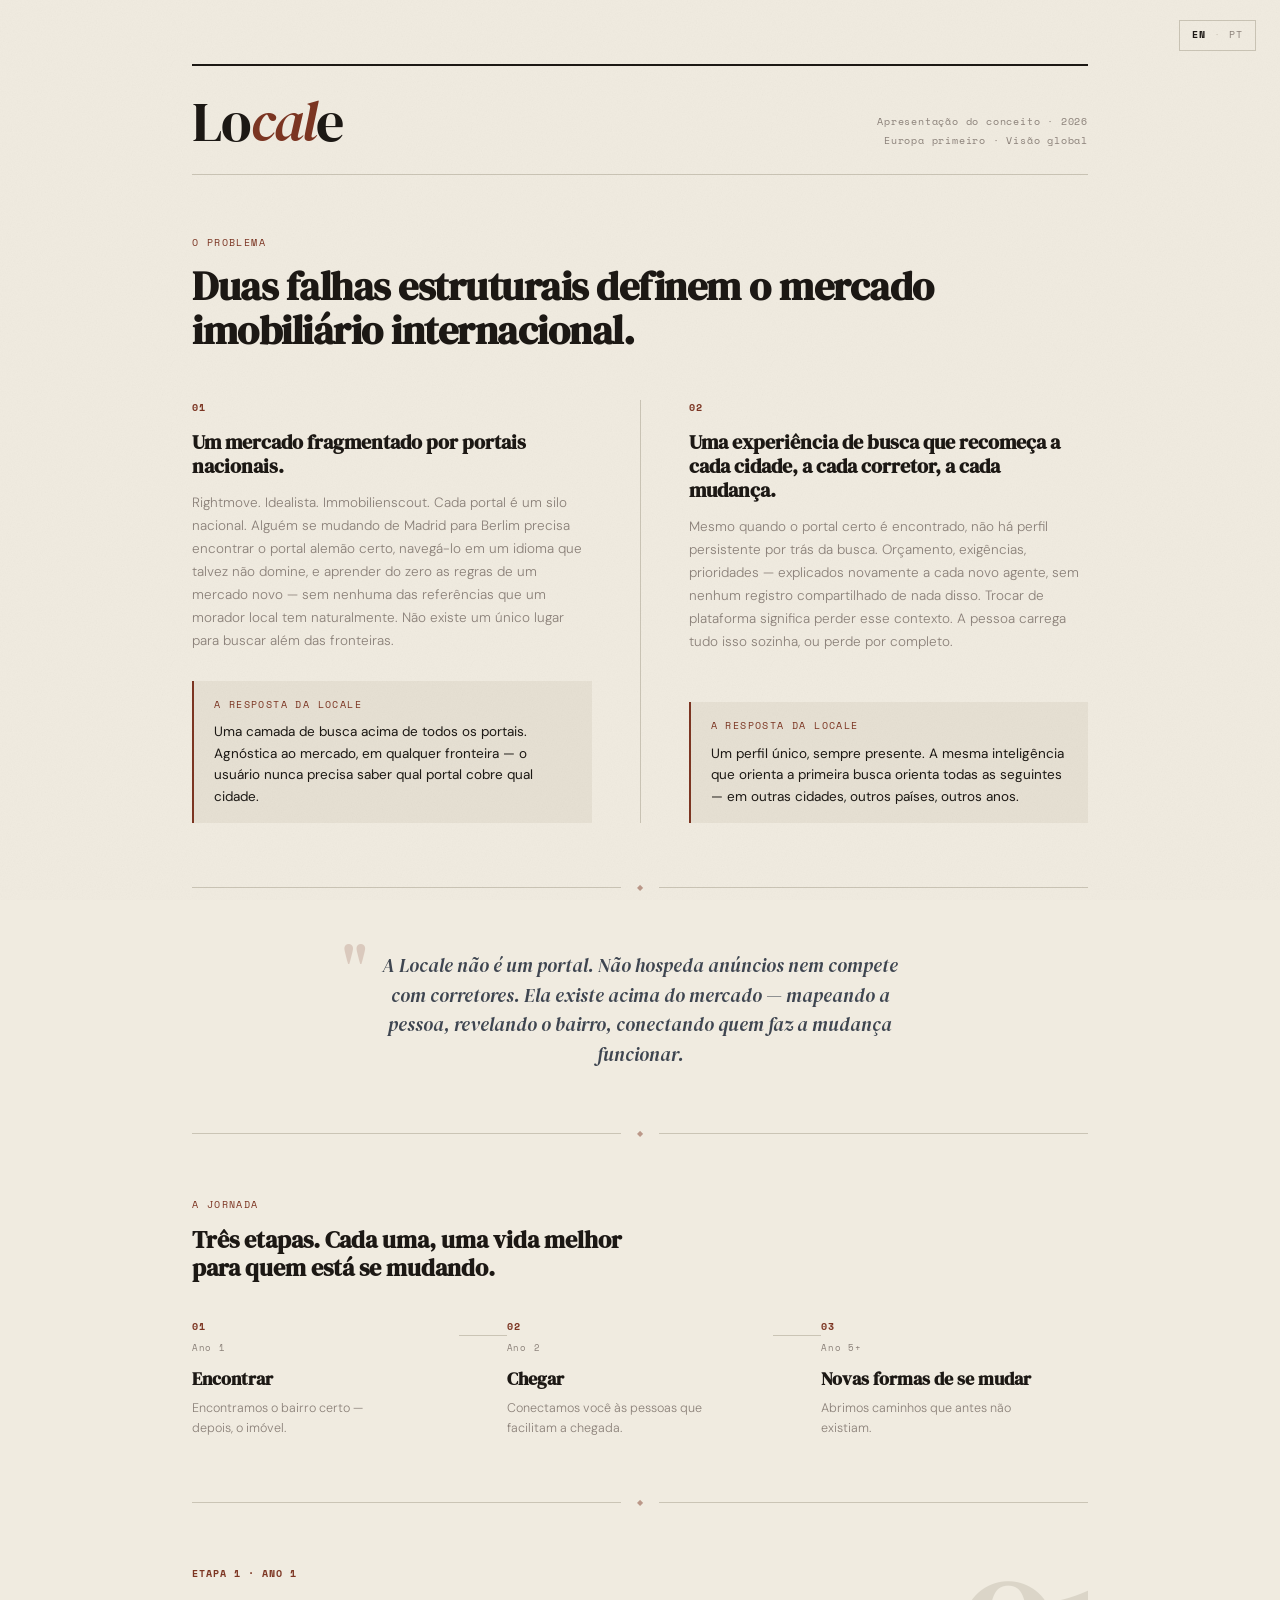
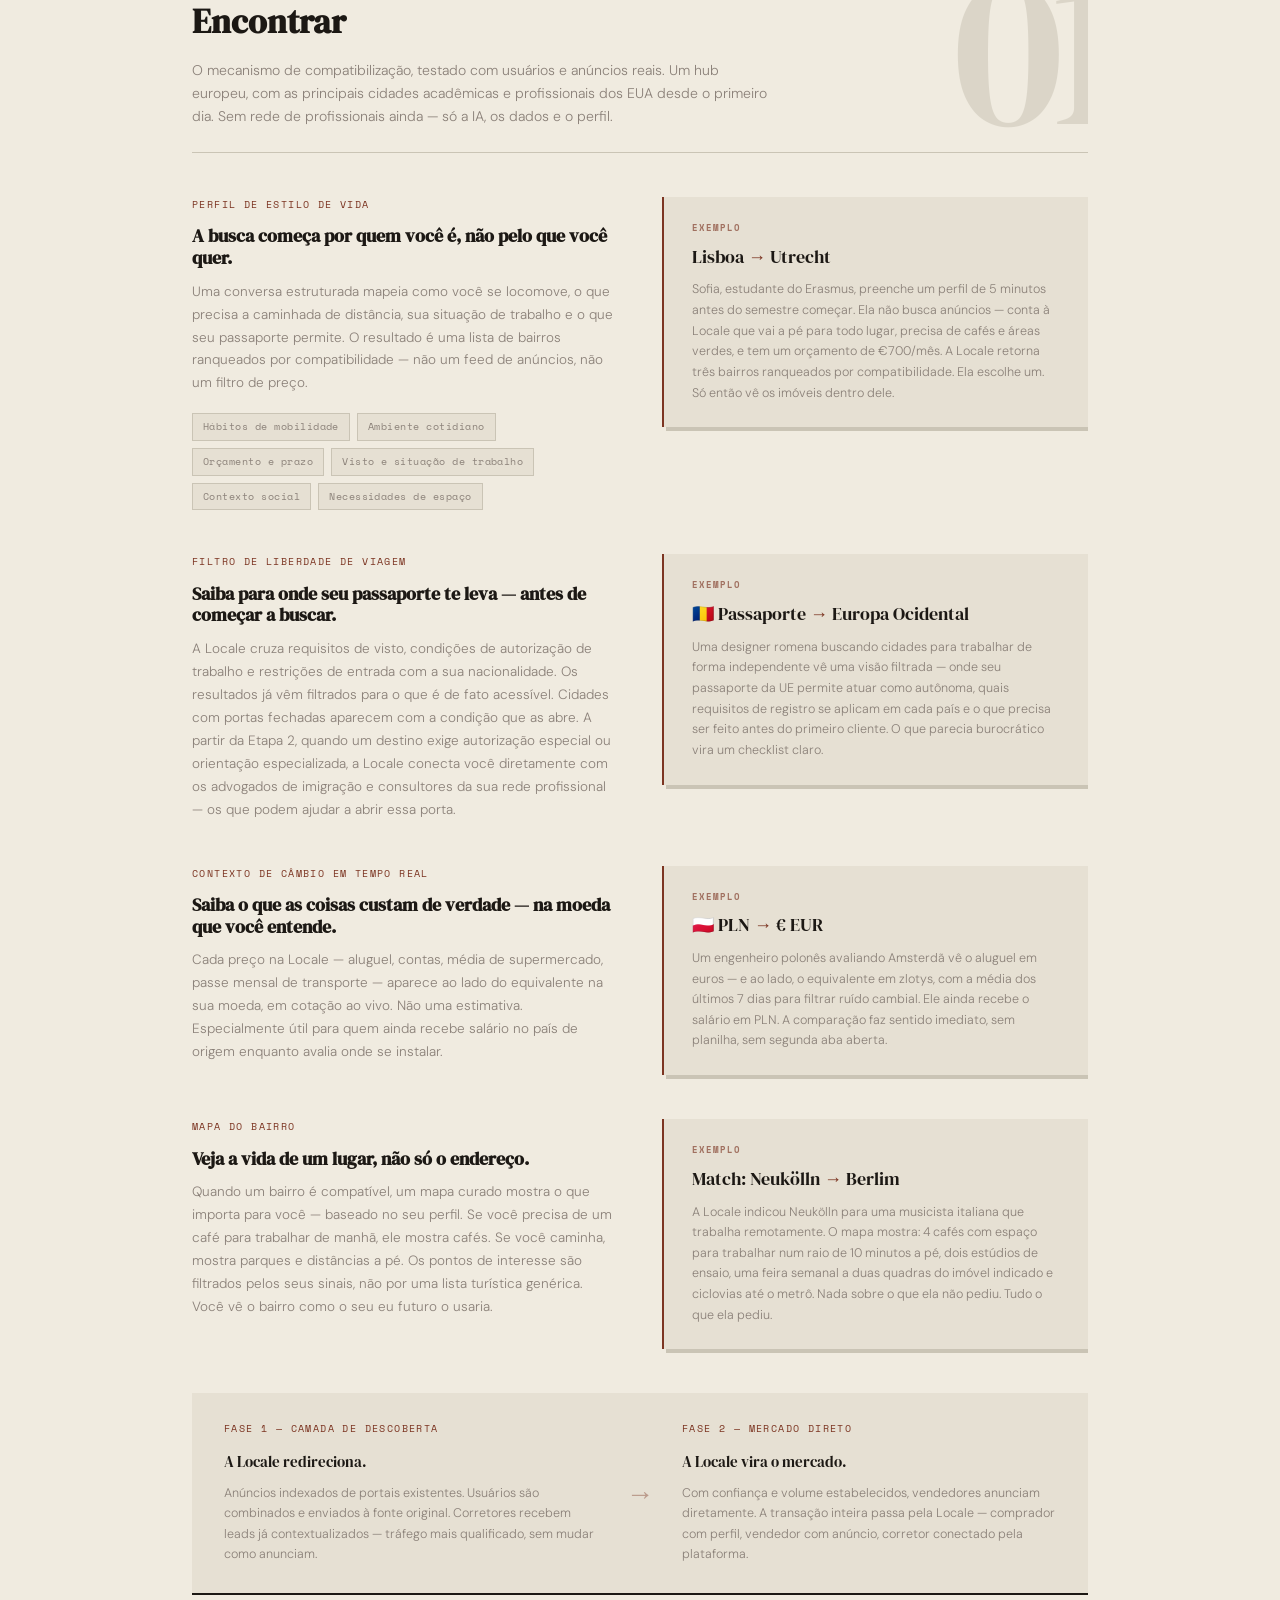
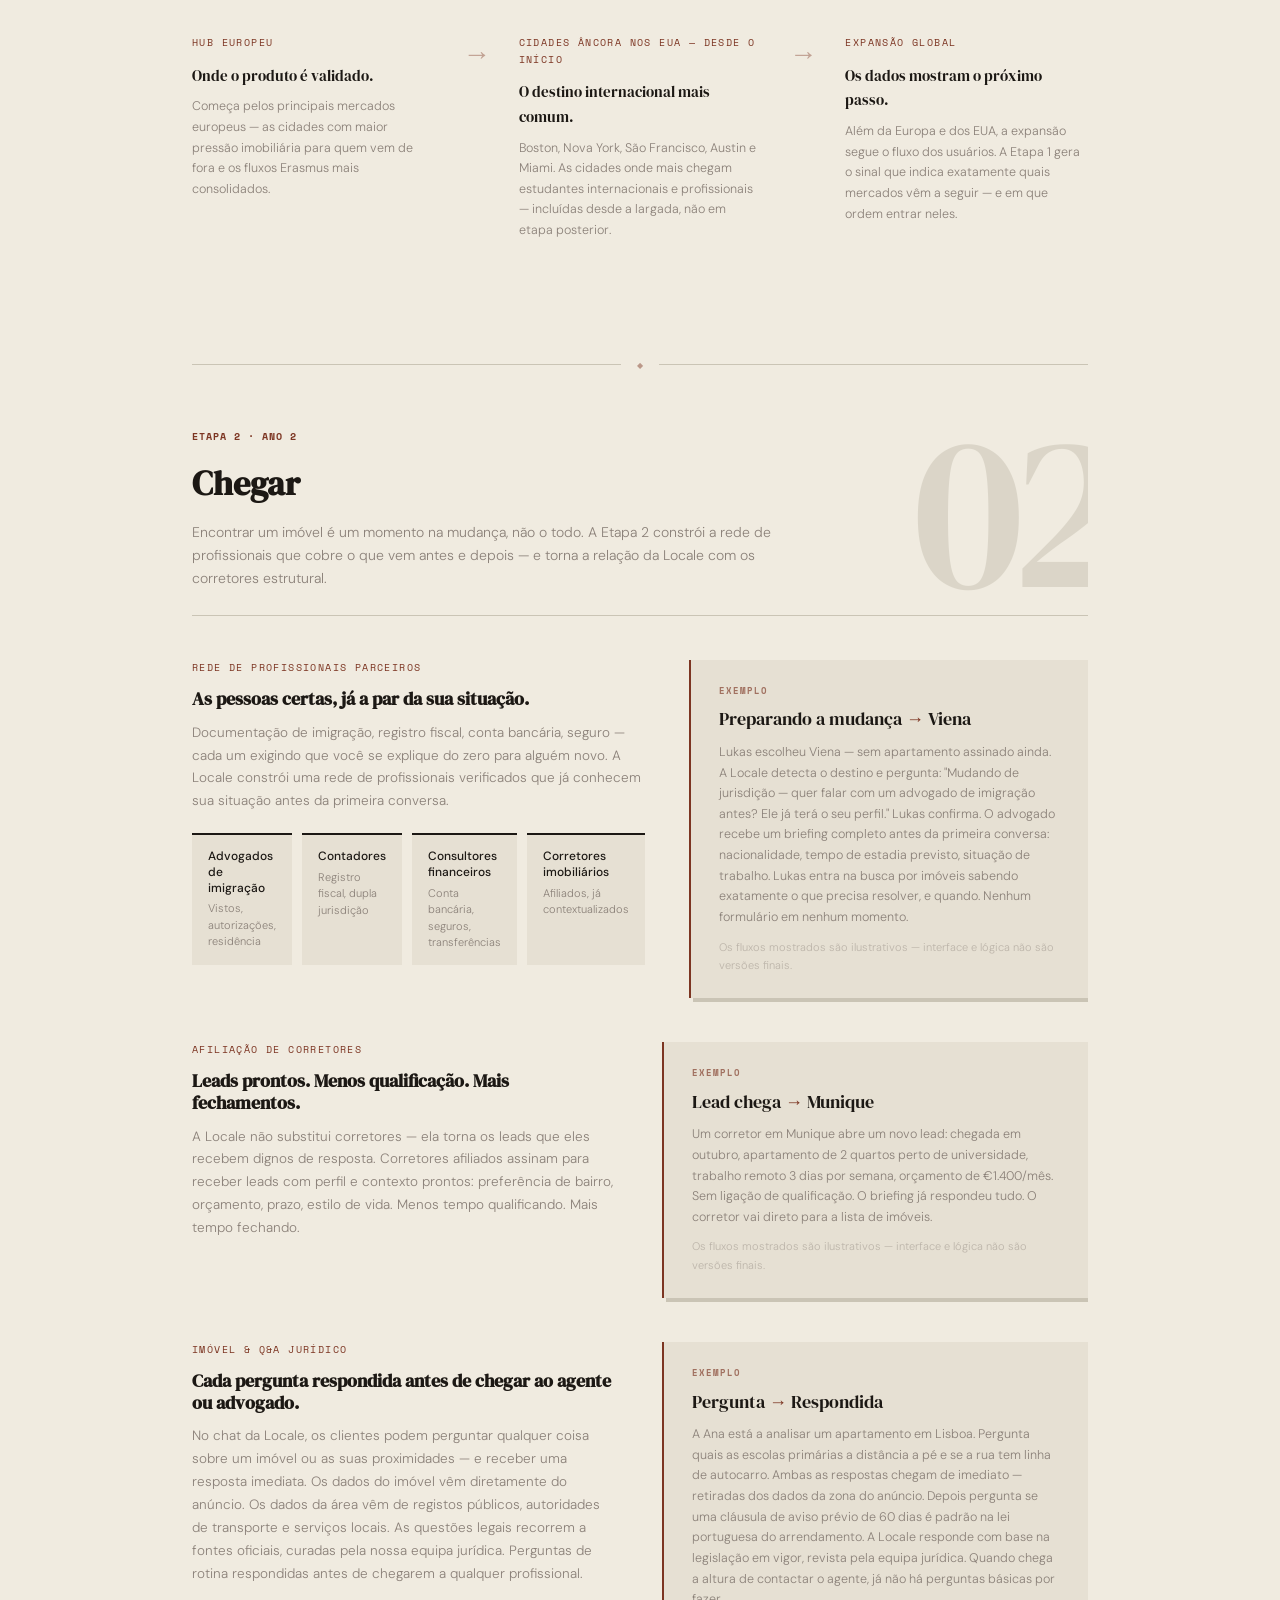
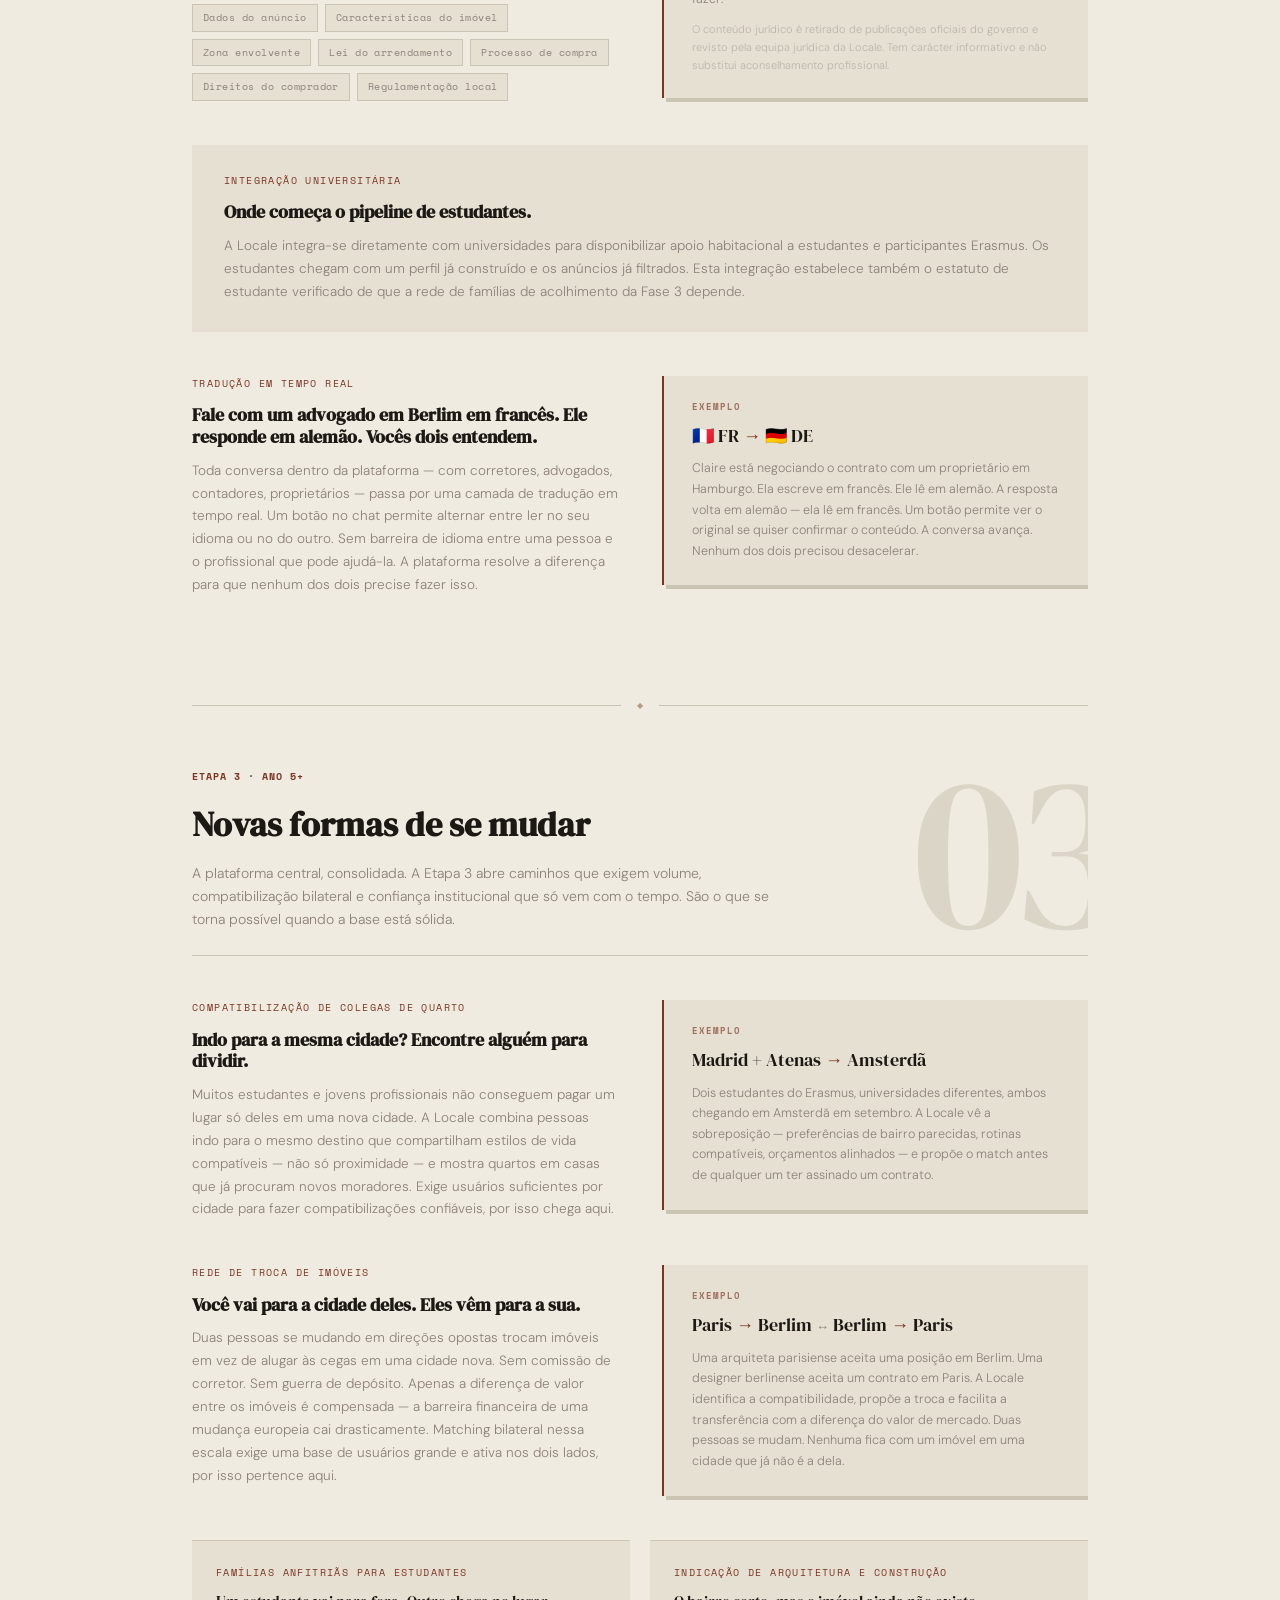
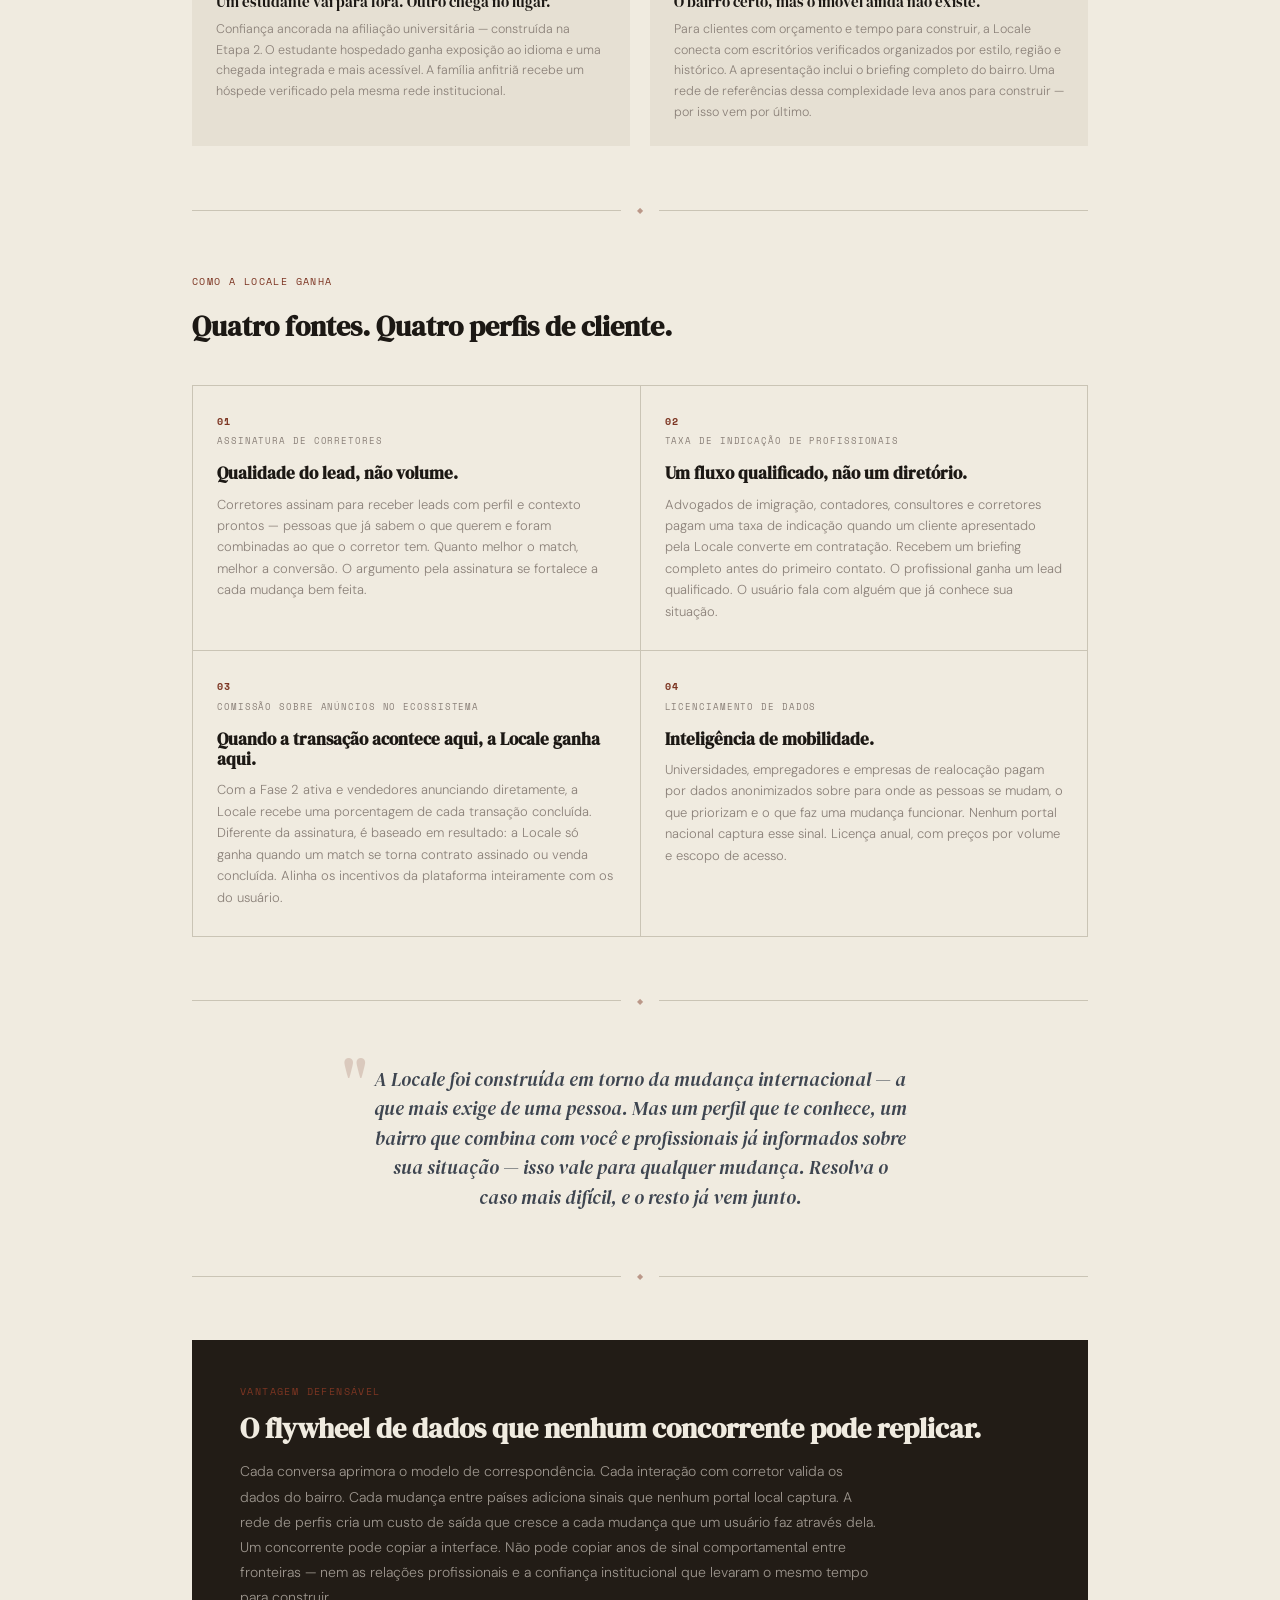
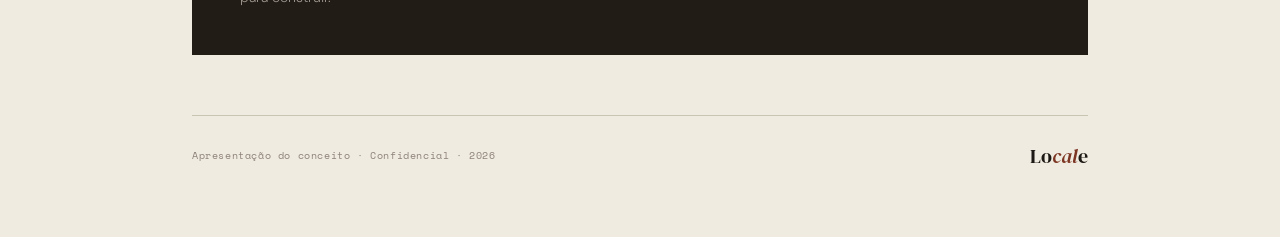
==== pt.html @ c33f8c36 "Add files via upload" ====
<!DOCTYPE html>
<html lang="pt-BR">
<head>
<meta charset="UTF-8">
<meta name="viewport" content="width=device-width, initial-scale=1.0">
<title>Locale — Apresentação do Conceito</title>
<link rel="icon" type="image/svg+xml" href="icon.svg">
<link rel="stylesheet" href="style.css">
<link href="https://fonts.googleapis.com/css2?family=DM+Serif+Display:ital@0;1&family=DM+Sans:opsz,wght@9..40,300;9..40,400;9..40,500&family=Space+Mono:wght@400;700&display=swap" rel="stylesheet">
</head>
<body>

<div class="lang-toggle">
  <a href="en.html">EN</a>
  <span class="sep">·</span>
  <span class="lang-active">PT</span>
</div>

<!-- ═══ HEADER ═══ -->
<header>
  <div class="wordmark">Lo<span>cal</span>e</div>
  <div class="tagline">Apresentação do conceito · 2026<br>Europa primeiro · Visão global</div>
</header>


<!-- ═══ HERO ═══ -->
<section class="hero">
  <span class="section-label">O problema</span>
  <h1 class="hero-headline">Duas falhas estruturais definem o mercado imobiliário internacional.</h1>

  <div class="failure-grid">

    <div class="failure-col">
      <span class="failure-num">01</span>
      <h2>Um mercado fragmentado por portais nacionais.</h2>
      <p>Rightmove. Idealista. Immobilienscout. Cada portal é um silo nacional. Alguém se mudando de Madrid para Berlim precisa encontrar o portal alemão certo, navegá-lo em um idioma que talvez não domine, e aprender do zero as regras de um mercado novo — sem nenhuma das referências que um morador local tem naturalmente. Não existe um único lugar para buscar além das fronteiras.</p>
      <div class="answer-block">
        <span class="section-label">A resposta da Locale</span>
        <p>Uma camada de busca acima de todos os portais. Agnóstica ao mercado, em qualquer fronteira — o usuário nunca precisa saber qual portal cobre qual cidade.</p>
      </div>
    </div>

    <div class="failure-divider"></div>

    <div class="failure-col">
      <span class="failure-num">02</span>
      <h2>Uma experiência de busca que recomeça a cada cidade, a cada corretor, a cada mudança.</h2>
      <p>Mesmo quando o portal certo é encontrado, não há perfil persistente por trás da busca. Orçamento, exigências, prioridades — explicados novamente a cada novo agente, sem nenhum registro compartilhado de nada disso. Trocar de plataforma significa perder esse contexto. A pessoa carrega tudo isso sozinha, ou perde por completo.</p>
      <div class="answer-block">
        <span class="section-label">A resposta da Locale</span>
        <p>Um perfil único, sempre presente. A mesma inteligência que orienta a primeira busca orienta todas as seguintes — em outras cidades, outros países, outros anos.</p>
      </div>
    </div>

  </div>
</section>

<div class="section-rule"><span class="section-rule-mark">◆</span></div>

<!-- ═══ PLATFORM DEFINITION ═══ -->
<section class="platform-def">
  <blockquote>A Locale não é um portal. Não hospeda anúncios nem compete com corretores. Ela existe acima do mercado — mapeando a pessoa, revelando o bairro, conectando quem faz a mudança funcionar.</blockquote>
</section>

<div class="section-rule"><span class="section-rule-mark">◆</span></div>

<!-- ═══ ROADMAP OVERVIEW ═══ -->
<section class="roadmap-overview">
  <span class="section-label">A jornada</span>
  <h2>Três etapas. Cada uma, uma vida melhor para quem está se mudando.</h2>
  <div class="roadmap-track">
    <div class="stage-pill">
      <span class="pill-num">01</span>
      <span class="pill-when">Ano 1</span>
      <h3>Encontrar</h3>
      <p>Encontramos o bairro certo — depois, o imóvel.</p>
    </div>
    <div class="pill-connector"></div>
    <div class="stage-pill">
      <span class="pill-num">02</span>
      <span class="pill-when">Ano 2</span>
      <h3>Chegar</h3>
      <p>Conectamos você às pessoas que facilitam a chegada.</p>
    </div>
    <div class="pill-connector"></div>
    <div class="stage-pill">
      <span class="pill-num">03</span>
      <span class="pill-when">Ano 5+</span>
      <h3>Novas formas de se mudar</h3>
      <p>Abrimos caminhos que antes não existiam.</p>
    </div>
  </div>
</section>

<div class="section-rule"><span class="section-rule-mark">◆</span></div>


<!-- ═══════════════════ STAGE 1 ═══════════════════ -->
<section class="stage-block">
  <div class="stage-bg-num">01</div>

  <div class="stage-header">
    <span class="stage-tag">Etapa 1 · Ano 1</span>
    <h2 class="stage-title">Encontrar</h2>
    <p class="stage-subtitle">O mecanismo de compatibilização, testado com usuários e anúncios reais. Um hub europeu, com as principais cidades acadêmicas e profissionais dos EUA desde o primeiro dia. Sem rede de profissionais ainda — só a IA, os dados e o perfil.</p>
  </div>

  <!-- Lifestyle profiling -->
  <div class="feature-pair">
    <div class="feature-left">
      <span class="section-label">Perfil de estilo de vida</span>
      <h3>A busca começa por quem você é, não pelo que você quer.</h3>
      <p>Uma conversa estruturada mapeia como você se locomove, o que precisa a caminhada de distância, sua situação de trabalho e o que seu passaporte permite. O resultado é uma lista de bairros ranqueados por compatibilidade — não um feed de anúncios, não um filtro de preço.</p>
      <div class="signal-tags">
        <span>Hábitos de mobilidade</span>
        <span>Ambiente cotidiano</span>
        <span>Orçamento e prazo</span>
        <span>Visto e situação de trabalho</span>
        <span>Contexto social</span>
        <span>Necessidades de espaço</span>
      </div>
    </div>
    <div class="feature-right">
      <div class="scenario-card">
        <span class="scenario-label">Exemplo</span>
        <div class="scenario-route">Lisboa <span>→</span> Utrecht</div>
        <p>Sofia, estudante do Erasmus, preenche um perfil de 5 minutos antes do semestre começar. Ela não busca anúncios — conta à Locale que vai a pé para todo lugar, precisa de cafés e áreas verdes, e tem um orçamento de €700/mês. A Locale retorna três bairros ranqueados por compatibilidade. Ela escolhe um. Só então vê os imóveis dentro dele.</p>
      </div>
    </div>
  </div>

  <!-- Travel freedom filter -->
  <div class="feature-pair">
    <div class="feature-left">
      <span class="section-label">Filtro de liberdade de viagem</span>
      <h3>Saiba para onde seu passaporte te leva — antes de começar a buscar.</h3>
      <p>A Locale cruza requisitos de visto, condições de autorização de trabalho e restrições de entrada com a sua nacionalidade. Os resultados já vêm filtrados para o que é de fato acessível. Cidades com portas fechadas aparecem com a condição que as abre. A partir da Etapa 2, quando um destino exige autorização especial ou orientação especializada, a Locale conecta você diretamente com os advogados de imigração e consultores da sua rede profissional — os que podem ajudar a abrir essa porta.</p>
    </div>
    <div class="feature-right">
      <div class="scenario-card">
        <span class="scenario-label">Exemplo</span>
        <div class="scenario-route">🇷🇴 Passaporte <span>→</span> Europa Ocidental</div>
        <p>Uma designer romena buscando cidades para trabalhar de forma independente vê uma visão filtrada — onde seu passaporte da UE permite atuar como autônoma, quais requisitos de registro se aplicam em cada país e o que precisa ser feito antes do primeiro cliente. O que parecia burocrático vira um checklist claro.</p>
      </div>
    </div>
  </div>

  <!-- Currency exchange -->
  <div class="feature-pair">
    <div class="feature-left">
      <span class="section-label">Contexto de câmbio em tempo real</span>
      <h3>Saiba o que as coisas custam de verdade — na moeda que você entende.</h3>
      <p>Cada preço na Locale — aluguel, contas, média de supermercado, passe mensal de transporte — aparece ao lado do equivalente na sua moeda, em cotação ao vivo. Não uma estimativa. Especialmente útil para quem ainda recebe salário no país de origem enquanto avalia onde se instalar.</p>
    </div>
    <div class="feature-right">
      <div class="scenario-card">
        <span class="scenario-label">Exemplo</span>
        <div class="scenario-route">🇵🇱 PLN <span>→</span> € EUR</div>
        <p>Um engenheiro polonês avaliando Amsterdã vê o aluguel em euros — e ao lado, o equivalente em zlotys, com a média dos últimos 7 dias para filtrar ruído cambial. Ele ainda recebe o salário em PLN. A comparação faz sentido imediato, sem planilha, sem segunda aba aberta.</p>
      </div>
    </div>
  </div>

  <!-- Neighbourhood map -->
  <div class="feature-pair">
    <div class="feature-left">
      <span class="section-label">Mapa do bairro</span>
      <h3>Veja a vida de um lugar, não só o endereço.</h3>
      <p>Quando um bairro é compatível, um mapa curado mostra o que importa para você — baseado no seu perfil. Se você precisa de um café para trabalhar de manhã, ele mostra cafés. Se você caminha, mostra parques e distâncias a pé. Os pontos de interesse são filtrados pelos seus sinais, não por uma lista turística genérica. Você vê o bairro como o seu eu futuro o usaria.</p>
    </div>
    <div class="feature-right">
      <div class="scenario-card">
        <span class="scenario-label">Exemplo</span>
        <div class="scenario-route">Match: Neukölln <span>→</span> Berlim</div>
        <p>A Locale indicou Neukölln para uma musicista italiana que trabalha remotamente. O mapa mostra: 4 cafés com espaço para trabalhar num raio de 10 minutos a pé, dois estúdios de ensaio, uma feira semanal a duas quadras do imóvel indicado e ciclovias até o metrô. Nada sobre o que ela não pediu. Tudo o que ela pediu.</p>
      </div>
    </div>
  </div>

  <!-- Listing strategy -->
  <div class="listing-strategy">
    <div class="strat-phase">
      <span class="section-label">Fase 1 — Camada de descoberta</span>
      <h4>A Locale redireciona.</h4>
      <p>Anúncios indexados de portais existentes. Usuários são combinados e enviados à fonte original. Corretores recebem leads já contextualizados — tráfego mais qualificado, sem mudar como anunciam.</p>
    </div>
    <div class="listing-strategy-arrow">→</div>
    <div class="strat-phase">
      <span class="section-label">Fase 2 — Mercado direto</span>
      <h4>A Locale vira o mercado.</h4>
      <p>Com confiança e volume estabelecidos, vendedores anunciam diretamente. A transação inteira passa pela Locale — comprador com perfil, vendedor com anúncio, corretor conectado pela plataforma.</p>
    </div>
  </div>

<!-- Abrangência geográfica -->
  <div class="scope-track">
    <div class="strat-phase">
      <span class="section-label">Hub europeu</span>
      <h4>Onde o produto é validado.</h4>
      <p>Começa pelos principais mercados europeus — as cidades com maior pressão imobiliária para quem vem de fora e os fluxos Erasmus mais consolidados.</p>
    </div>
    <div class="listing-strategy-arrow">→</div>
    <div class="strat-phase">
      <span class="section-label">Cidades âncora nos EUA — desde o início</span>
      <h4>O destino internacional mais comum.</h4>
      <p>Boston, Nova York, São Francisco, Austin e Miami. As cidades onde mais chegam estudantes internacionais e profissionais — incluídas desde a largada, não em etapa posterior.</p>
    </div>
    <div class="listing-strategy-arrow">→</div>
    <div class="strat-phase">
      <span class="section-label">Expansão global</span>
      <h4>Os dados mostram o próximo passo.</h4>
      <p>Além da Europa e dos EUA, a expansão segue o fluxo dos usuários. A Etapa 1 gera o sinal que indica exatamente quais mercados vêm a seguir — e em que ordem entrar neles.</p>
    </div>
  </div>
</section>

<div class="section-rule"><span class="section-rule-mark">◆</span></div>


<!-- ═══════════════════ STAGE 2 ═══════════════════ -->
<section class="stage-block">
  <div class="stage-bg-num">02</div>

  <div class="stage-header">
    <span class="stage-tag">Etapa 2 · Ano 2</span>
    <h2 class="stage-title">Chegar</h2>
    <p class="stage-subtitle">Encontrar um imóvel é um momento na mudança, não o todo. A Etapa 2 constrói a rede de profissionais que cobre o que vem antes e depois — e torna a relação da Locale com os corretores estrutural.</p>
  </div>

  <!-- Professional referral -->
  <div class="feature-pair">
    <div class="feature-left">
      <span class="section-label">Rede de profissionais parceiros</span>
      <h3>As pessoas certas, já a par da sua situação.</h3>
      <p>Documentação de imigração, registro fiscal, conta bancária, seguro — cada um exigindo que você se explique do zero para alguém novo. A Locale constrói uma rede de profissionais verificados que já conhecem sua situação antes da primeira conversa.</p>
      <div class="pro-grid">
        <div class="pro-card">
          <h4>Advogados de imigração</h4>
          <p>Vistos, autorizações, residência</p>
        </div>
        <div class="pro-card">
          <h4>Contadores</h4>
          <p>Registro fiscal, dupla jurisdição</p>
        </div>
        <div class="pro-card">
          <h4>Consultores financeiros</h4>
          <p>Conta bancária, seguros, transferências</p>
        </div>
        <div class="pro-card">
          <h4>Corretores imobiliários</h4>
          <p>Afiliados, já contextualizados</p>
        </div>
      </div>
    </div>
    <div class="feature-right">
      <div class="scenario-card">
        <span class="scenario-label">Exemplo</span>
        <div class="scenario-route">Preparando a mudança <span>→</span> Viena</div>
        <p>Lukas escolheu Viena — sem apartamento assinado ainda. A Locale detecta o destino e pergunta: "Mudando de jurisdição — quer falar com um advogado de imigração antes? Ele já terá o seu perfil." Lukas confirma. O advogado recebe um briefing completo antes da primeira conversa: nacionalidade, tempo de estadia previsto, situação de trabalho. Lukas entra na busca por imóveis sabendo exatamente o que precisa resolver, e quando. Nenhum formulário em nenhum momento.</p>
        <p style="font-size:11px; opacity:0.45; margin-top:10px;">Os fluxos mostrados são ilustrativos — interface e lógica não são versões finais.</p>
      </div>
    </div>
  </div>

  <!-- Agent affiliation -->
  <div class="feature-pair">
    <div class="feature-left">
      <span class="section-label">Afiliação de corretores</span>
      <h3>Leads prontos. Menos qualificação. Mais fechamentos.</h3>
      <p>A Locale não substitui corretores — ela torna os leads que eles recebem dignos de resposta. Corretores afiliados assinam para receber leads com perfil e contexto prontos: preferência de bairro, orçamento, prazo, estilo de vida. Menos tempo qualificando. Mais tempo fechando.</p>
    </div>
    <div class="feature-right">
      <div class="scenario-card">
        <span class="scenario-label">Exemplo</span>
        <div class="scenario-route">Lead chega <span>→</span> Munique</div>
        <p>Um corretor em Munique abre um novo lead: chegada em outubro, apartamento de 2 quartos perto de universidade, trabalho remoto 3 dias por semana, orçamento de €1.400/mês. Sem ligação de qualificação. O briefing já respondeu tudo. O corretor vai direto para a lista de imóveis.</p>
        <p style="font-size:11px; opacity:0.45; margin-top:10px;">Os fluxos mostrados são ilustrativos — interface e lógica não são versões finais.</p>
      </div>
    </div>
  </div>

<!-- Perguntas sobre imóvel e questões legais -->
  <div class="feature-pair">
    <div class="feature-left">
      <span class="section-label">Imóvel &amp; Q&amp;A jurídico</span>
      <h3>Cada pergunta respondida antes de chegar ao agente ou advogado.</h3>
      <p>No chat da Locale, os clientes podem perguntar qualquer coisa sobre um imóvel ou as suas proximidades — e receber uma resposta imediata. Os dados do imóvel vêm diretamente do anúncio. Os dados da área vêm de registos públicos, autoridades de transporte e serviços locais. As questões legais recorrem a fontes oficiais, curadas pela nossa equipa jurídica. Perguntas de rotina respondidas antes de chegarem a qualquer profissional.</p>
      <div class="signal-tags">
        <span>Dados do anúncio</span>
        <span>Características do imóvel</span>
        <span>Zona envolvente</span>
        <span>Lei do arrendamento</span>
        <span>Processo de compra</span>
        <span>Direitos do comprador</span>
        <span>Regulamentação local</span>
      </div>
    </div>
    <div class="feature-right">
      <div class="scenario-card">
        <span class="scenario-label">Exemplo</span>
        <div class="scenario-route">Pergunta <span>→</span> Respondida</div>
        <p>A Ana está a analisar um apartamento em Lisboa. Pergunta quais as escolas primárias a distância a pé e se a rua tem linha de autocarro. Ambas as respostas chegam de imediato — retiradas dos dados da zona do anúncio. Depois pergunta se uma cláusula de aviso prévio de 60 dias é padrão na lei portuguesa do arrendamento. A Locale responde com base na legislação em vigor, revista pela equipa jurídica. Quando chega a altura de contactar o agente, já não há perguntas básicas por fazer.</p>
        <p style="font-size:11px; opacity:0.45; margin-top:10px;">O conteúdo jurídico é retirado de publicações oficiais do governo e revisto pela equipa jurídica da Locale. Tem carácter informativo e não substitui aconselhamento profissional.</p>
      </div>
    </div>
  </div>

<!-- Integração universitária -->
  <div class="uni-block">
    <span class="section-label">Integração universitária</span>
    <h3>Onde começa o pipeline de estudantes.</h3>
    <p>A Locale integra-se diretamente com universidades para disponibilizar apoio habitacional a estudantes e participantes Erasmus. Os estudantes chegam com um perfil já construído e os anúncios já filtrados. Esta integração estabelece também o estatuto de estudante verificado de que a rede de famílias de acolhimento da Fase 3 depende.</p>
  </div>

  <!-- Translation toggle -->
  <div class="feature-pair">
    <div class="feature-left">
      <span class="section-label">Tradução em tempo real</span>
      <h3>Fale com um advogado em Berlim em francês. Ele responde em alemão. Vocês dois entendem.</h3>
      <p>Toda conversa dentro da plataforma — com corretores, advogados, contadores, proprietários — passa por uma camada de tradução em tempo real. Um botão no chat permite alternar entre ler no seu idioma ou no do outro. Sem barreira de idioma entre uma pessoa e o profissional que pode ajudá-la. A plataforma resolve a diferença para que nenhum dos dois precise fazer isso.</p>
    </div>
    <div class="feature-right">
      <div class="scenario-card">
        <span class="scenario-label">Exemplo</span>
        <div class="scenario-route">🇫🇷 FR <span>→</span> 🇩🇪 DE</div>
        <p>Claire está negociando o contrato com um proprietário em Hamburgo. Ela escreve em francês. Ele lê em alemão. A resposta volta em alemão — ela lê em francês. Um botão permite ver o original se quiser confirmar o conteúdo. A conversa avança. Nenhum dos dois precisou desacelerar.</p>
      </div>
    </div>
  </div>
</section>

<div class="section-rule"><span class="section-rule-mark">◆</span></div>


<!-- ═══════════════════ STAGE 3 ═══════════════════ -->
<section class="stage-block">
  <div class="stage-bg-num">03</div>

  <div class="stage-header">
    <span class="stage-tag">Etapa 3 · Ano 5+</span>
    <h2 class="stage-title">Novas formas de se mudar</h2>
    <p class="stage-subtitle">A plataforma central, consolidada. A Etapa 3 abre caminhos que exigem volume, compatibilização bilateral e confiança institucional que só vem com o tempo. São o que se torna possível quando a base está sólida.</p>
  </div>

  <!-- Roommate matching -->
  <div class="feature-pair">
    <div class="feature-left">
      <span class="section-label">Compatibilização de colegas de quarto</span>
      <h3>Indo para a mesma cidade? Encontre alguém para dividir.</h3>
      <p>Muitos estudantes e jovens profissionais não conseguem pagar um lugar só deles em uma nova cidade. A Locale combina pessoas indo para o mesmo destino que compartilham estilos de vida compatíveis — não só proximidade — e mostra quartos em casas que já procuram novos moradores. Exige usuários suficientes por cidade para fazer compatibilizações confiáveis, por isso chega aqui.</p>
    </div>
    <div class="feature-right">
      <div class="scenario-card">
        <span class="scenario-label">Exemplo</span>
        <div class="scenario-route">Madrid + Atenas <span>→</span> Amsterdã</div>
        <p>Dois estudantes do Erasmus, universidades diferentes, ambos chegando em Amsterdã em setembro. A Locale vê a sobreposição — preferências de bairro parecidas, rotinas compatíveis, orçamentos alinhados — e propõe o match antes de qualquer um ter assinado um contrato.</p>
      </div>
    </div>
  </div>

  <!-- Home swap -->
  <div class="feature-pair">
    <div class="feature-left">
      <span class="section-label">Rede de troca de imóveis</span>
      <h3>Você vai para a cidade deles. Eles vêm para a sua.</h3>
      <p>Duas pessoas se mudando em direções opostas trocam imóveis em vez de alugar às cegas em uma cidade nova. Sem comissão de corretor. Sem guerra de depósito. Apenas a diferença de valor entre os imóveis é compensada — a barreira financeira de uma mudança europeia cai drasticamente. Matching bilateral nessa escala exige uma base de usuários grande e ativa nos dois lados, por isso pertence aqui.</p>
    </div>
    <div class="feature-right">
      <div class="scenario-card">
        <span class="scenario-label">Exemplo</span>
        <div class="scenario-route">Paris <span>→</span> Berlim <span style="color:var(--muted); font-size:13px;">↔</span> Berlim <span>→</span> Paris</div>
        <p>Uma arquiteta parisiense aceita uma posição em Berlim. Uma designer berlinense aceita um contrato em Paris. A Locale identifica a compatibilidade, propõe a troca e facilita a transferência com a diferença do valor de mercado. Duas pessoas se mudam. Nenhuma fica com um imóvel em uma cidade que já não é a dela.</p>
      </div>
    </div>
  </div>

  <!-- Host families + Construction -->
  <div class="two-col-sm">
    <div class="small-card">
      <span class="section-label">Famílias anfitriãs para estudantes</span>
      <h4>Um estudante vai para fora. Outro chega no lugar.</h4>
      <p>Confiança ancorada na afiliação universitária — construída na Etapa 2. O estudante hospedado ganha exposição ao idioma e uma chegada integrada e mais acessível. A família anfitriã recebe um hóspede verificado pela mesma rede institucional.</p>
    </div>
    <div class="small-card">
      <span class="section-label">Indicação de arquitetura e construção</span>
      <h4>O bairro certo, mas o imóvel ainda não existe.</h4>
      <p>Para clientes com orçamento e tempo para construir, a Locale conecta com escritórios verificados organizados por estilo, região e histórico. A apresentação inclui o briefing completo do bairro. Uma rede de referências dessa complexidade leva anos para construir — por isso vem por último.</p>
    </div>
  </div>
</section>

<div class="section-rule"><span class="section-rule-mark">◆</span></div>


<!-- ═══ REVENUE ═══ -->
<section class="revenue">
  <span class="section-label">Como a Locale ganha</span>
  <h2>Quatro fontes. Quatro perfis de cliente.</h2>

  <div class="revenue-lanes revenue-lanes--4">
    <div class="revenue-lane">
      <span class="lane-num">01</span>
      <span class="lane-label">Assinatura de corretores</span>
      <h3>Qualidade do lead, não volume.</h3>
      <p>Corretores assinam para receber leads com perfil e contexto prontos — pessoas que já sabem o que querem e foram combinadas ao que o corretor tem. Quanto melhor o match, melhor a conversão. O argumento pela assinatura se fortalece a cada mudança bem feita.</p>
    </div>
    <div class="revenue-lane">
      <span class="lane-num">02</span>
      <span class="lane-label">Taxa de indicação de profissionais</span>
      <h3>Um fluxo qualificado, não um diretório.</h3>
      <p>Advogados de imigração, contadores, consultores e corretores pagam uma taxa de indicação quando um cliente apresentado pela Locale converte em contratação. Recebem um briefing completo antes do primeiro contato. O profissional ganha um lead qualificado. O usuário fala com alguém que já conhece sua situação.</p>
    </div>
    <div class="revenue-lane">
      <span class="lane-num">03</span>
      <span class="lane-label">Comissão sobre anúncios no ecossistema</span>
      <h3>Quando a transação acontece aqui, a Locale ganha aqui.</h3>
      <p>Com a Fase 2 ativa e vendedores anunciando diretamente, a Locale recebe uma porcentagem de cada transação concluída. Diferente da assinatura, é baseado em resultado: a Locale só ganha quando um match se torna contrato assinado ou venda concluída. Alinha os incentivos da plataforma inteiramente com os do usuário.</p>
    </div>
    <div class="revenue-lane">
      <span class="lane-num">04</span>
      <span class="lane-label">Licenciamento de dados</span>
      <h3>Inteligência de mobilidade.</h3>
      <p>Universidades, empregadores e empresas de realocação pagam por dados anonimizados sobre para onde as pessoas se mudam, o que priorizam e o que faz uma mudança funcionar. Nenhum portal nacional captura esse sinal. Licença anual, com preços por volume e escopo de acesso.</p>
    </div>
  </div>
</section>

<div class="section-rule"><span class="section-rule-mark">◆</span></div>

<!-- ═══ CLOSING THOUGHT ═══ -->
<section class="platform-def">
  <blockquote>A Locale foi construída em torno da mudança internacional — a que mais exige de uma pessoa. Mas um perfil que te conhece, um bairro que combina com você e profissionais já informados sobre sua situação — isso vale para qualquer mudança. Resolva o caso mais difícil, e o resto já vem junto.</blockquote>
</section>

<div class="section-rule"><span class="section-rule-mark">◆</span></div>

<!-- ═══ MOAT ═══ -->
<section class="moat">
  <span class="section-label">Vantagem defensável</span>
  <h2>O flywheel de dados que nenhum concorrente pode replicar.</h2>
  <p>Cada conversa aprimora o modelo de correspondência. Cada interação com corretor valida os dados do bairro. Cada mudança entre países adiciona sinais que nenhum portal local captura. A rede de perfis cria um custo de saída que cresce a cada mudança que um usuário faz através dela. Um concorrente pode copiar a interface. Não pode copiar anos de sinal comportamental entre fronteiras — nem as relações profissionais e a confiança institucional que levaram o mesmo tempo para construir.</p>
</section>


<!-- ═══ FOOTER ═══ -->
<footer>
  <p>Apresentação do conceito · Confidencial · 2026</p>
  <div class="footer-wordmark">Lo<span>cal</span>e</div>
</footer>

</body>
</html>
---- style.css ----
*, *::before, *::after { box-sizing: border-box; margin: 0; padding: 0; }

:root {
  --ink:       #1c1814;
  --paper:     #f0ebe0;
  --brick:     #7c3522;
  --steel:     #3e4550;
  --muted:     #8b8179;
  --rule:      #cac4b5;
  --card:      #e6e0d3;
  --warm-dark: #221c16;
}

/* ─── Base ─── */
html { scroll-behavior: smooth; }

body {
  font-family: 'DM Sans', sans-serif;
  background: var(--paper);
  color: var(--ink);
  font-size: 15px;
  line-height: 1.65;
  max-width: 1000px;
  margin: 0 auto;
  padding: 64px 52px;
  overflow-x: hidden;
}

/* ─── Grain ─── */
body::after {
  content: '';
  position: fixed;
  inset: 0;
  background-image: url("data:image/svg+xml,%3Csvg xmlns='http://www.w3.org/2000/svg' width='300' height='300'%3E%3Cfilter id='g'%3E%3CfeTurbulence type='fractalNoise' baseFrequency='0.8' numOctaves='4' stitchTiles='stitch'/%3E%3CfeColorMatrix type='saturate' values='0'/%3E%3C/filter%3E%3Crect width='300' height='300' filter='url(%23g)' opacity='0.05'/%3E%3C/svg%3E");
  pointer-events: none;
  z-index: 9999;
  mix-blend-mode: multiply;
}

/* ─── Labels ─── */
.section-label {
  font-family: 'Space Mono', monospace;
  font-size: 10px;
  font-weight: 400;
  letter-spacing: 0.14em;
  text-transform: uppercase;
  color: var(--brick);
  margin-bottom: 12px;
  display: block;
}

/* ─── Lang toggle ─── */
.lang-toggle {
  position: fixed;
  top: 20px;
  right: 24px;
  display: flex;
  align-items: center;
  gap: 8px;
  font-family: 'Space Mono', monospace;
  font-size: 10px;
  letter-spacing: 0.1em;
  background: var(--paper);
  border: 1px solid var(--rule);
  padding: 6px 12px;
  z-index: 200;
}
.lang-toggle a { color: var(--ink); text-decoration: none; font-weight: 700; transition: color .15s; }
.lang-toggle a:hover { color: var(--brick); }
.lang-toggle .sep { color: var(--rule); }
.lang-active { color: var(--muted); font-weight: 400; }

/* ─── Header ─── */
header {
  border-top: 2px solid var(--ink);
  border-bottom: 1px solid var(--rule);
  padding: 28px 0 24px;
  margin-bottom: 60px;
  display: flex;
  justify-content: space-between;
  align-items: flex-end;
}
.wordmark {
  font-family: 'DM Serif Display', serif;
  font-size: 56px;
  line-height: 1;
  letter-spacing: -1.5px;
}
.wordmark span { color: var(--brick); font-style: italic; }
.tagline {
  font-family: 'Space Mono', monospace;
  font-size: 10px;
  color: var(--muted);
  letter-spacing: 0.08em;
  line-height: 1.9;
  text-align: right;
}

/* ─── Section rules ─── */
.section-rule {
  display: flex;
  align-items: center;
  gap: 16px;
  margin: 60px 0;
}
.section-rule::before,
.section-rule::after {
  content: '';
  flex: 1;
  height: 1px;
  background: var(--rule);
}
.section-rule-mark {
  font-size: 8px;
  color: var(--brick);
  opacity: 0.45;
  line-height: 1;
}

/* ─── Hero ─── */
.hero-headline {
  font-family: 'DM Serif Display', serif;
  font-size: 40px;
  max-width: 750px;
  margin-bottom: 48px;
  line-height: 1.1;
  letter-spacing: -0.5px;
}

.failure-grid {
  display: grid;
  grid-template-columns: 1fr 1px 1fr;
  column-gap: 48px;
  align-items: stretch;
}
.failure-divider { background: var(--rule); }

.failure-col {
  display: flex;
  flex-direction: column;
}
.failure-num {
  font-family: 'Space Mono', monospace;
  font-size: 10px;
  font-weight: 700;
  color: var(--brick);
  letter-spacing: 0.12em;
  display: block;
  margin-bottom: 14px;
}
.failure-col h2 {
  font-family: 'DM Serif Display', serif;
  font-size: 20px;
  line-height: 1.2;
  margin-bottom: 14px;
}
.failure-col > p {
  font-size: 13.5px;
  color: var(--muted);
  font-weight: 300;
  line-height: 1.7;
  margin-bottom: 28px;
}
.answer-block {
  margin-top: auto;
  border-left: 2px solid var(--brick);
  padding: 16px 20px;
  background: var(--card);
}
.answer-block .section-label { margin-bottom: 8px; }
.answer-block p {
  font-size: 13.5px;
  font-weight: 400;
  line-height: 1.6;
}

/* ─── Platform definition ─── */
.platform-def {
  text-align: center;
  max-width: 600px;
  margin: 0 auto;
}
.platform-def blockquote {
  font-family: 'DM Serif Display', serif;
  font-size: 19px;
  line-height: 1.55;
  color: var(--steel);
  font-style: italic;
  padding: 0 32px;
  position: relative;
}
.platform-def blockquote::before {
  content: '"';
  position: absolute;
  left: 2px;
  top: -14px;
  font-size: 60px;
  line-height: 1;
  color: var(--brick);
  opacity: 0.18;
  font-style: normal;
}

/* ─── Roadmap overview ─── */
.roadmap-overview > h2 {
  font-family: 'DM Serif Display', serif;
  font-size: 24px;
  margin-bottom: 36px;
  max-width: 480px;
  line-height: 1.2;
}
.roadmap-track {
  display: grid;
  grid-template-columns: 1fr 48px 1fr 48px 1fr;
  align-items: start;
}
.pill-connector {
  height: 1px;
  background: var(--rule);
  margin-top: 16px;
}
.pill-num {
  font-family: 'Space Mono', monospace;
  font-size: 10px;
  font-weight: 700;
  color: var(--brick);
  letter-spacing: 0.1em;
  display: block;
  margin-bottom: 5px;
}
.pill-when {
  font-family: 'Space Mono', monospace;
  font-size: 9px;
  color: var(--muted);
  letter-spacing: 0.08em;
  display: block;
  margin-bottom: 8px;
}
.stage-pill h3 {
  font-family: 'DM Serif Display', serif;
  font-size: 18px;
  margin-bottom: 6px;
}
.stage-pill p {
  font-size: 12.5px;
  color: var(--muted);
  font-weight: 300;
  line-height: 1.55;
  max-width: 200px;
}

/* ─── Stage blocks ─── */
.stage-block {
  position: relative;
  overflow: hidden;
  isolation: isolate;
}
.stage-bg-num {
  position: absolute;
  top: -12px;
  right: -28px;
  font-family: 'DM Serif Display', serif;
  font-size: 220px;
  line-height: 0.85;
  color: var(--rule);
  pointer-events: none;
  user-select: none;
  letter-spacing: -12px;
  z-index: -1;
  opacity: 0.55;
}
.stage-header {
  margin-bottom: 44px;
  padding-bottom: 24px;
  border-bottom: 1px solid var(--rule);
}
.stage-tag {
  font-family: 'Space Mono', monospace;
  font-size: 10px;
  font-weight: 700;
  color: var(--brick);
  letter-spacing: 0.1em;
  text-transform: uppercase;
  display: block;
  margin-bottom: 10px;
}
.stage-title {
  font-family: 'DM Serif Display', serif;
  font-size: 34px;
  margin-bottom: 10px;
}
.stage-subtitle {
  font-size: 14px;
  color: var(--muted);
  font-weight: 300;
  max-width: 580px;
  line-height: 1.65;
}

/* ─── Feature pairs ─── */
.feature-pair {
  display: grid;
  grid-template-columns: 1fr 1fr;
  gap: 44px;
  margin-bottom: 44px;
  align-items: start;
}
.feature-left h3 {
  font-family: 'DM Serif Display', serif;
  font-size: 18px;
  margin-bottom: 12px;
  line-height: 1.2;
}
.feature-left p {
  font-size: 13.5px;
  color: var(--muted);
  font-weight: 300;
  line-height: 1.7;
}

/* ─── University block ─── */
.uni-block {
  background: var(--card);
  padding: 28px 32px;
  margin-bottom: 44px;
}
.uni-block h3 {
  font-family: 'DM Serif Display', serif;
  font-size: 18px;
  margin-bottom: 12px;
  line-height: 1.2;
}
.uni-block p {
  font-size: 13.5px;
  color: var(--muted);
  font-weight: 300;
  line-height: 1.7;
}

/* ─── Signal tags ─── */
.signal-tags {
  display: flex;
  flex-wrap: wrap;
  gap: 7px;
  margin-top: 18px;
}
.signal-tags span {
  font-family: 'Space Mono', monospace;
  font-size: 9.5px;
  letter-spacing: 0.05em;
  color: var(--muted);
  background: var(--card);
  border: 1px solid var(--rule);
  padding: 5px 10px;
}

/* ─── Scenario cards ─── */
.scenario-card {
  background: var(--card);
  border-left: 2px solid var(--brick);
  padding: 24px 28px;
  box-shadow: 4px 4px 0 var(--rule);
  transition: transform .2s ease, box-shadow .2s ease;
}
.scenario-card:hover {
  transform: translate(-2px, -2px);
  box-shadow: 6px 6px 0 var(--rule);
}
.scenario-label {
  font-family: 'Space Mono', monospace;
  font-size: 9px;
  font-weight: 700;
  letter-spacing: 0.12em;
  text-transform: uppercase;
  color: var(--brick);
  display: block;
  margin-bottom: 10px;
  opacity: 0.65;
}
.scenario-route {
  font-family: 'DM Serif Display', serif;
  font-size: 18px;
  line-height: 1.2;
  margin-bottom: 12px;
}
.scenario-route span { color: var(--brick); }
.scenario-card p {
  font-size: 12.5px;
  color: var(--muted);
  font-weight: 300;
  line-height: 1.65;
}

/* ─── Listing strategy ─── */
.listing-strategy {
  display: grid;
  grid-template-columns: 1fr auto 1fr;
  gap: 28px;
  align-items: center;
  background: var(--card);
  padding: 28px 32px;
  margin-top: 4px;
}
.listing-strategy-arrow {
  font-family: 'DM Serif Display', serif;
  font-size: 28px;
  color: var(--brick);
  opacity: 0.4;
  line-height: 1;
}
.strat-phase h4 {
  font-family: 'DM Serif Display', serif;
  font-size: 15px;
  font-weight: normal;
  margin-bottom: 8px;
}
.strat-phase p {
  font-size: 12.5px;
  color: var(--muted);
  font-weight: 300;
  line-height: 1.65;
}

/* ─── Geographic scope ─── */
.scope-track {
  display: grid;
  grid-template-columns: 1fr auto 1fr auto 1fr;
  gap: 28px;
  align-items: start;
  border-top: 2px solid var(--ink);
  padding: 40px 0;
  margin-bottom: 20px;
}
.scope-track .listing-strategy-arrow {
  margin-top: 4px;
  align-self: start;
}

/* ─── Pro grid ─── */
.pro-grid {
  display: grid;
  grid-template-columns: repeat(4, 1fr);
  gap: 10px;
  margin-top: 20px;
}
.pro-card {
  background: var(--card);
  border-top: 2px solid var(--ink);
  padding: 14px 16px;
}
.pro-card h4 {
  font-size: 12px;
  font-weight: 500;
  margin-bottom: 4px;
  line-height: 1.3;
}
.pro-card p {
  font-size: 11px;
  color: var(--muted);
  font-weight: 300;
  line-height: 1.5;
}

/* ─── Small 2-col cards ─── */
.two-col-sm {
  display: grid;
  grid-template-columns: 1fr 1fr;
  gap: 20px;
  margin-top: 44px;
}
.small-card {
  background: var(--card);
  padding: 24px;
  border-top: 1px solid var(--rule);
}
.small-card h4 {
  font-family: 'DM Serif Display', serif;
  font-size: 15px;
  font-weight: normal;
  margin-bottom: 8px;
  line-height: 1.2;
}
.small-card p {
  font-size: 12.5px;
  color: var(--muted);
  font-weight: 300;
  line-height: 1.65;
}

/* ─── Revenue ─── */
.revenue > h2 {
  font-family: 'DM Serif Display', serif;
  font-size: 28px;
  margin-bottom: 36px;
}
.revenue-lanes {
  display: grid;
  grid-template-columns: repeat(3, 1fr);
  border-top: 1px solid var(--rule);
  border-left: 1px solid var(--rule);
}
.revenue-lanes--4 {
  grid-template-columns: repeat(2, 1fr);
}
.revenue-lane {
  padding: 28px 24px;
  border-right: 1px solid var(--rule);
  border-bottom: 1px solid var(--rule);
}
.lane-num {
  font-family: 'Space Mono', monospace;
  font-size: 10px;
  font-weight: 700;
  color: var(--brick);
  letter-spacing: 0.1em;
  display: block;
  margin-bottom: 4px;
}
.lane-label {
  font-family: 'Space Mono', monospace;
  font-size: 9px;
  letter-spacing: 0.1em;
  text-transform: uppercase;
  color: var(--muted);
  display: block;
  margin-bottom: 14px;
}
.revenue-lane h3 {
  font-family: 'DM Serif Display', serif;
  font-size: 17px;
  margin-bottom: 10px;
  line-height: 1.2;
}
.revenue-lane p {
  font-size: 13px;
  color: var(--muted);
  font-weight: 300;
  line-height: 1.65;
}

/* ─── Moat ─── */
.moat {
  background: var(--warm-dark);
  color: #f0ebe0;
  padding: 44px 48px;
}
.moat .section-label { color: #7c3522; }
.moat h2 {
  font-family: 'DM Serif Display', serif;
  font-size: 28px;
  margin-bottom: 16px;
  line-height: 1.1;
  color: #f0ebe0;
}
.moat p {
  font-size: 14px;
  color: #9c958d;
  font-weight: 300;
  line-height: 1.8;
  max-width: 640px;
}

/* ─── Footer ─── */
footer {
  border-top: 1px solid var(--rule);
  padding-top: 24px;
  display: flex;
  justify-content: space-between;
  align-items: center;
  margin-top: 60px;
}
footer > p {
  font-family: 'Space Mono', monospace;
  font-size: 10px;
  color: var(--muted);
  letter-spacing: 0.06em;
}
.footer-wordmark {
  font-family: 'DM Serif Display', serif;
  font-size: 20px;
}
.footer-wordmark span { color: var(--brick); font-style: italic; }

/* ─── Print ─── */
@media print {
  body { padding: 32px; }
  .lang-toggle { display: none; }
  body::after { display: none; }
  .stage-bg-num { display: none; }
}
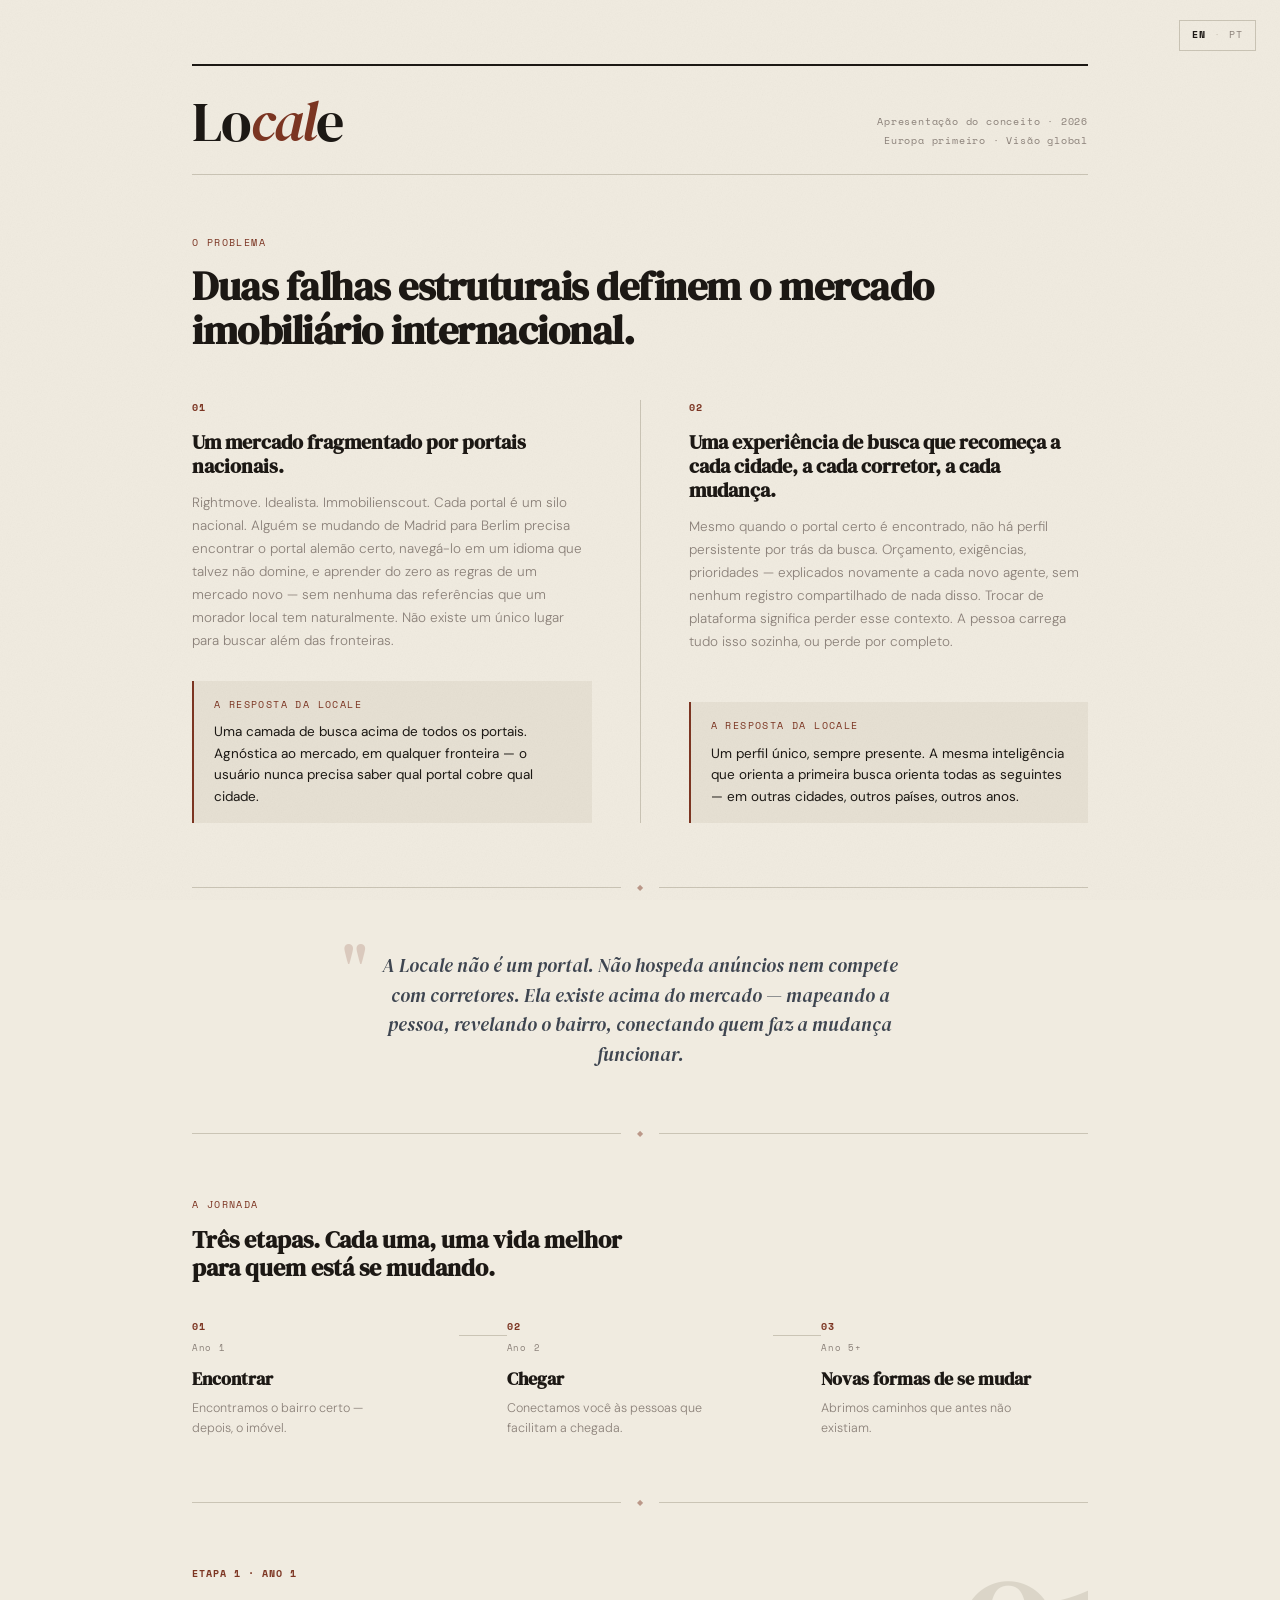
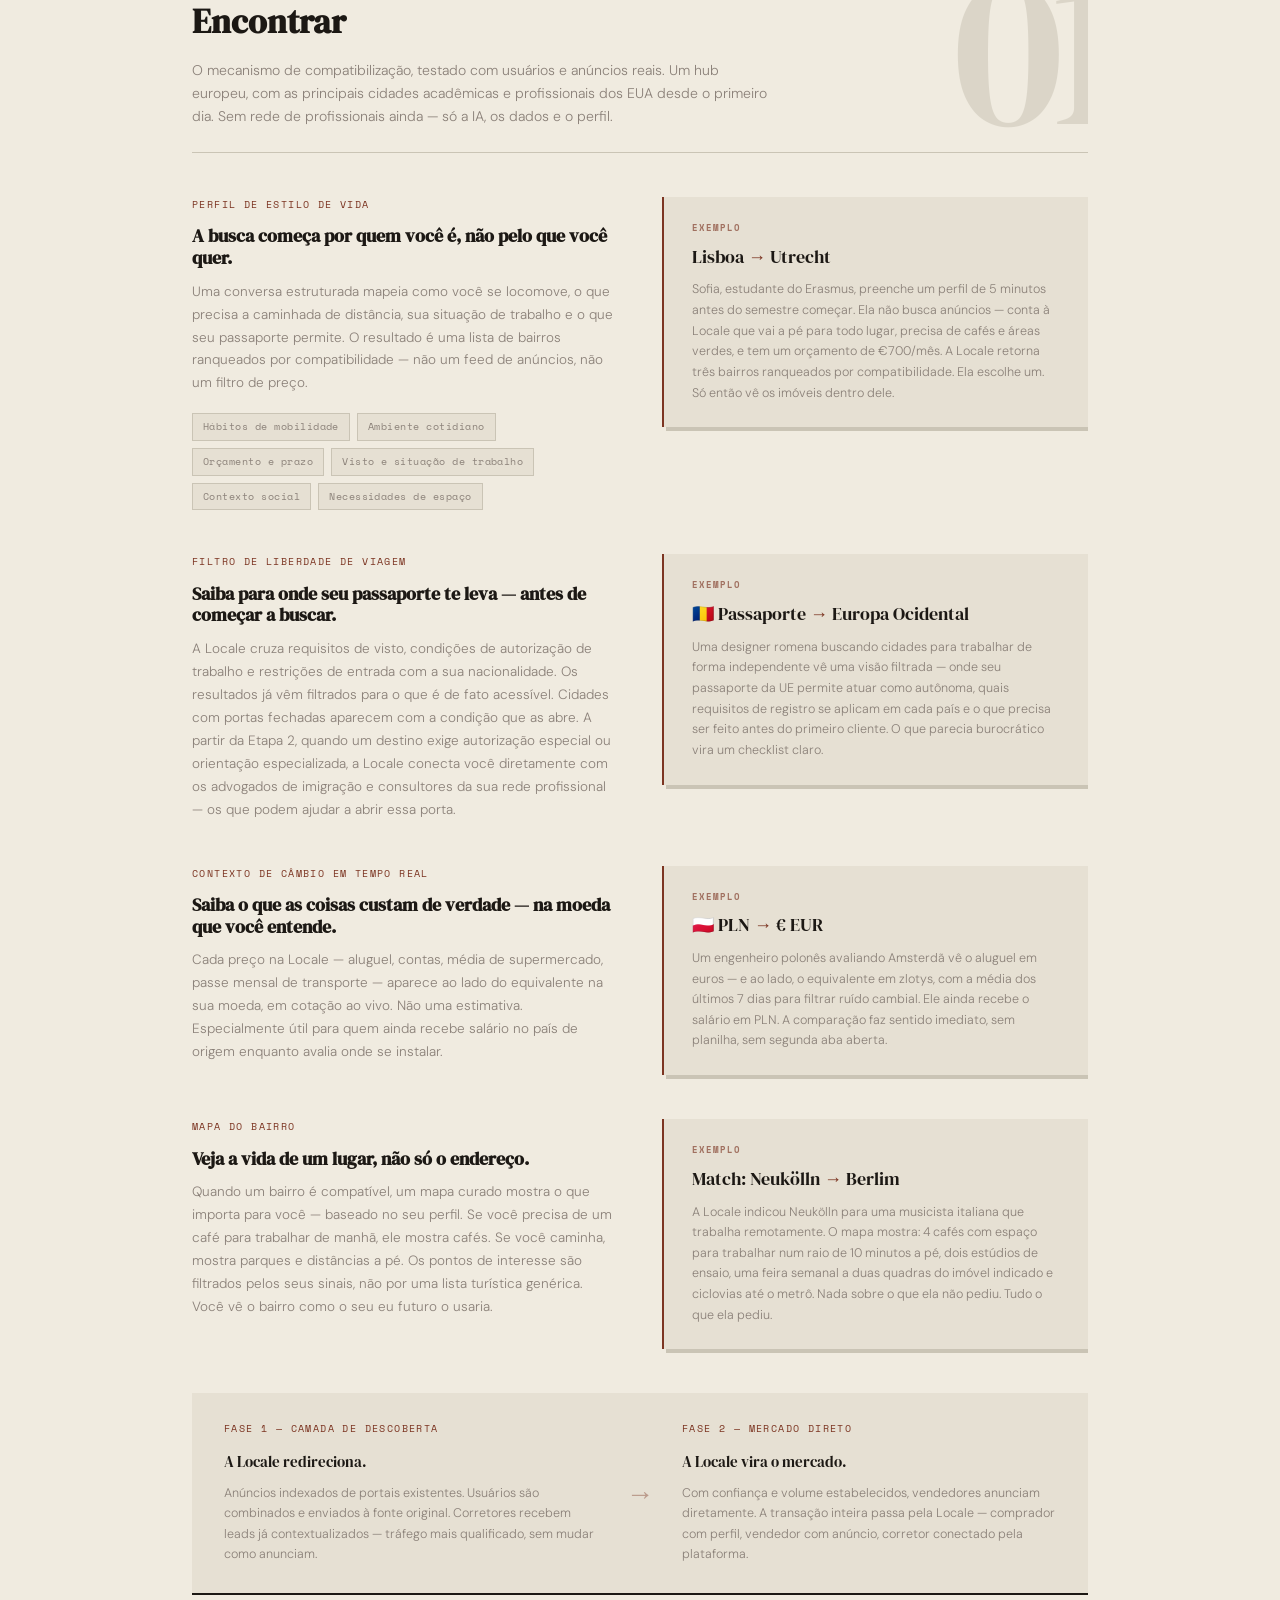
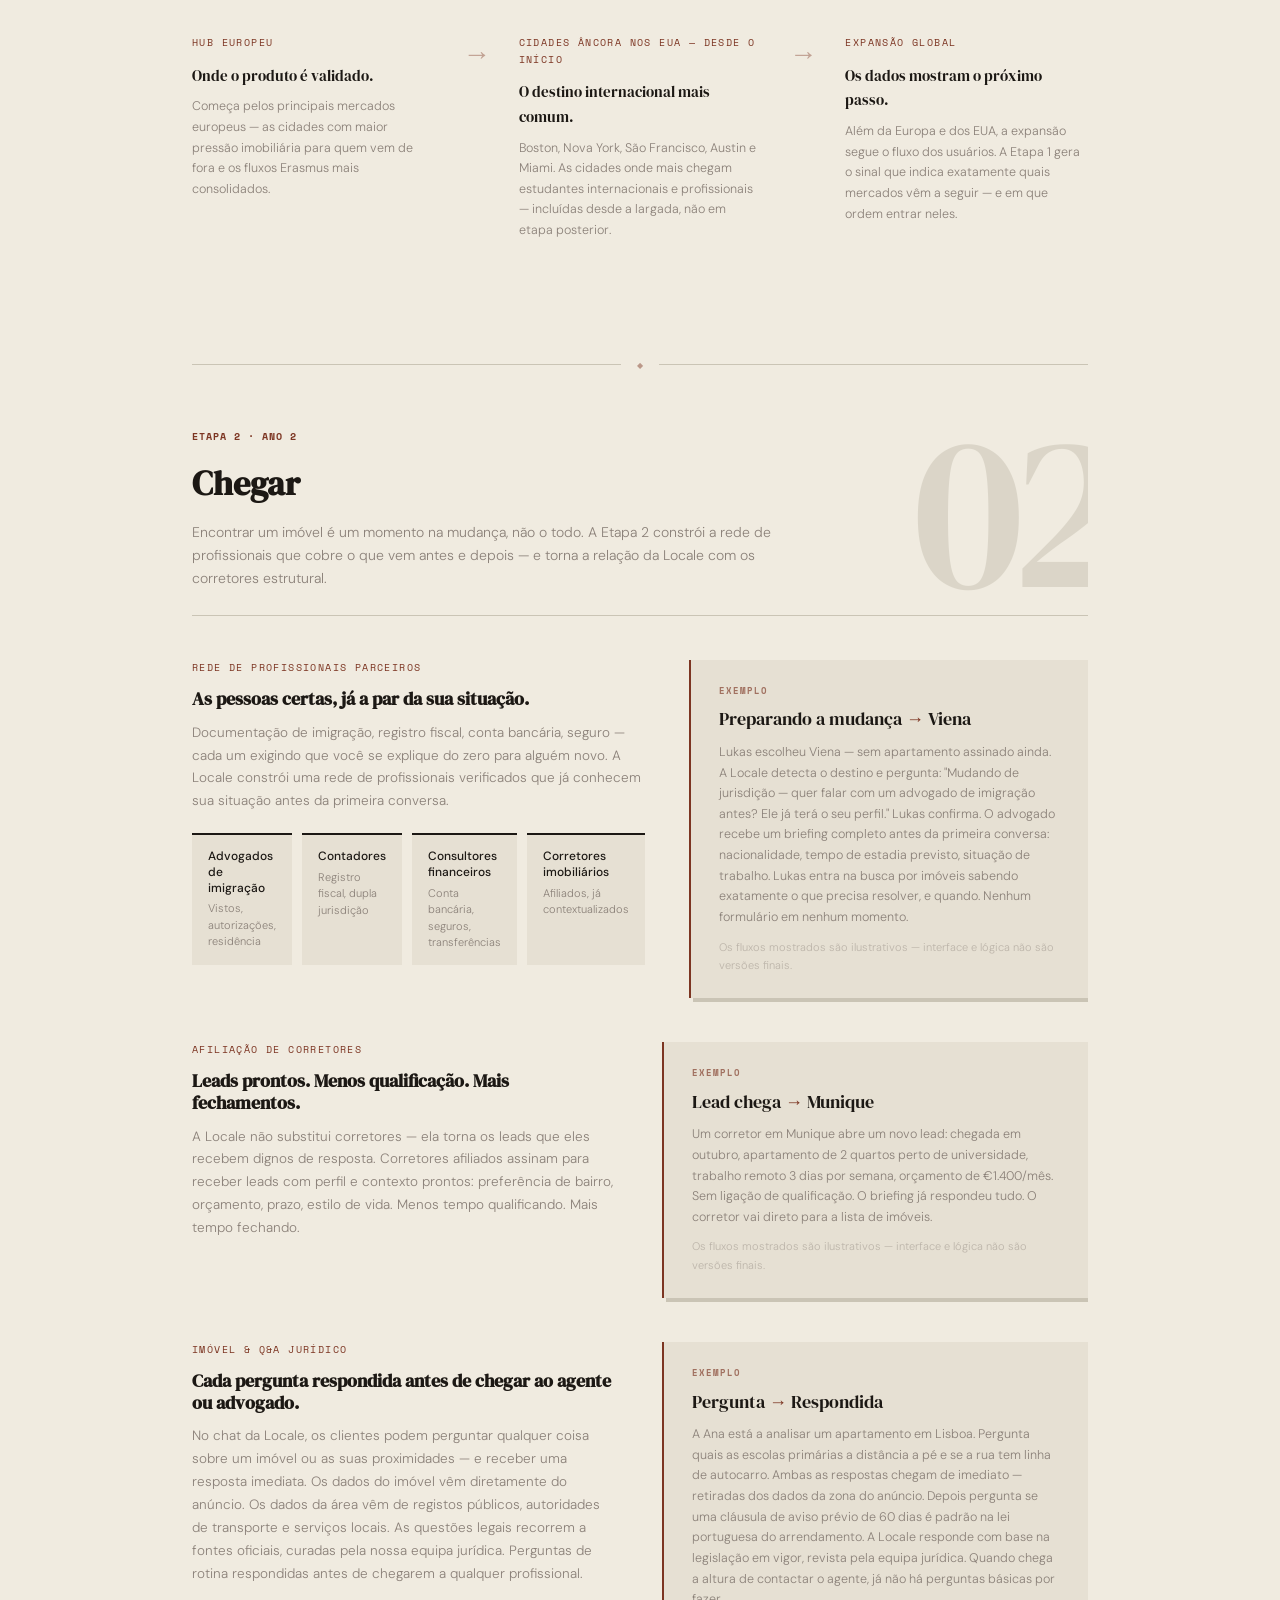
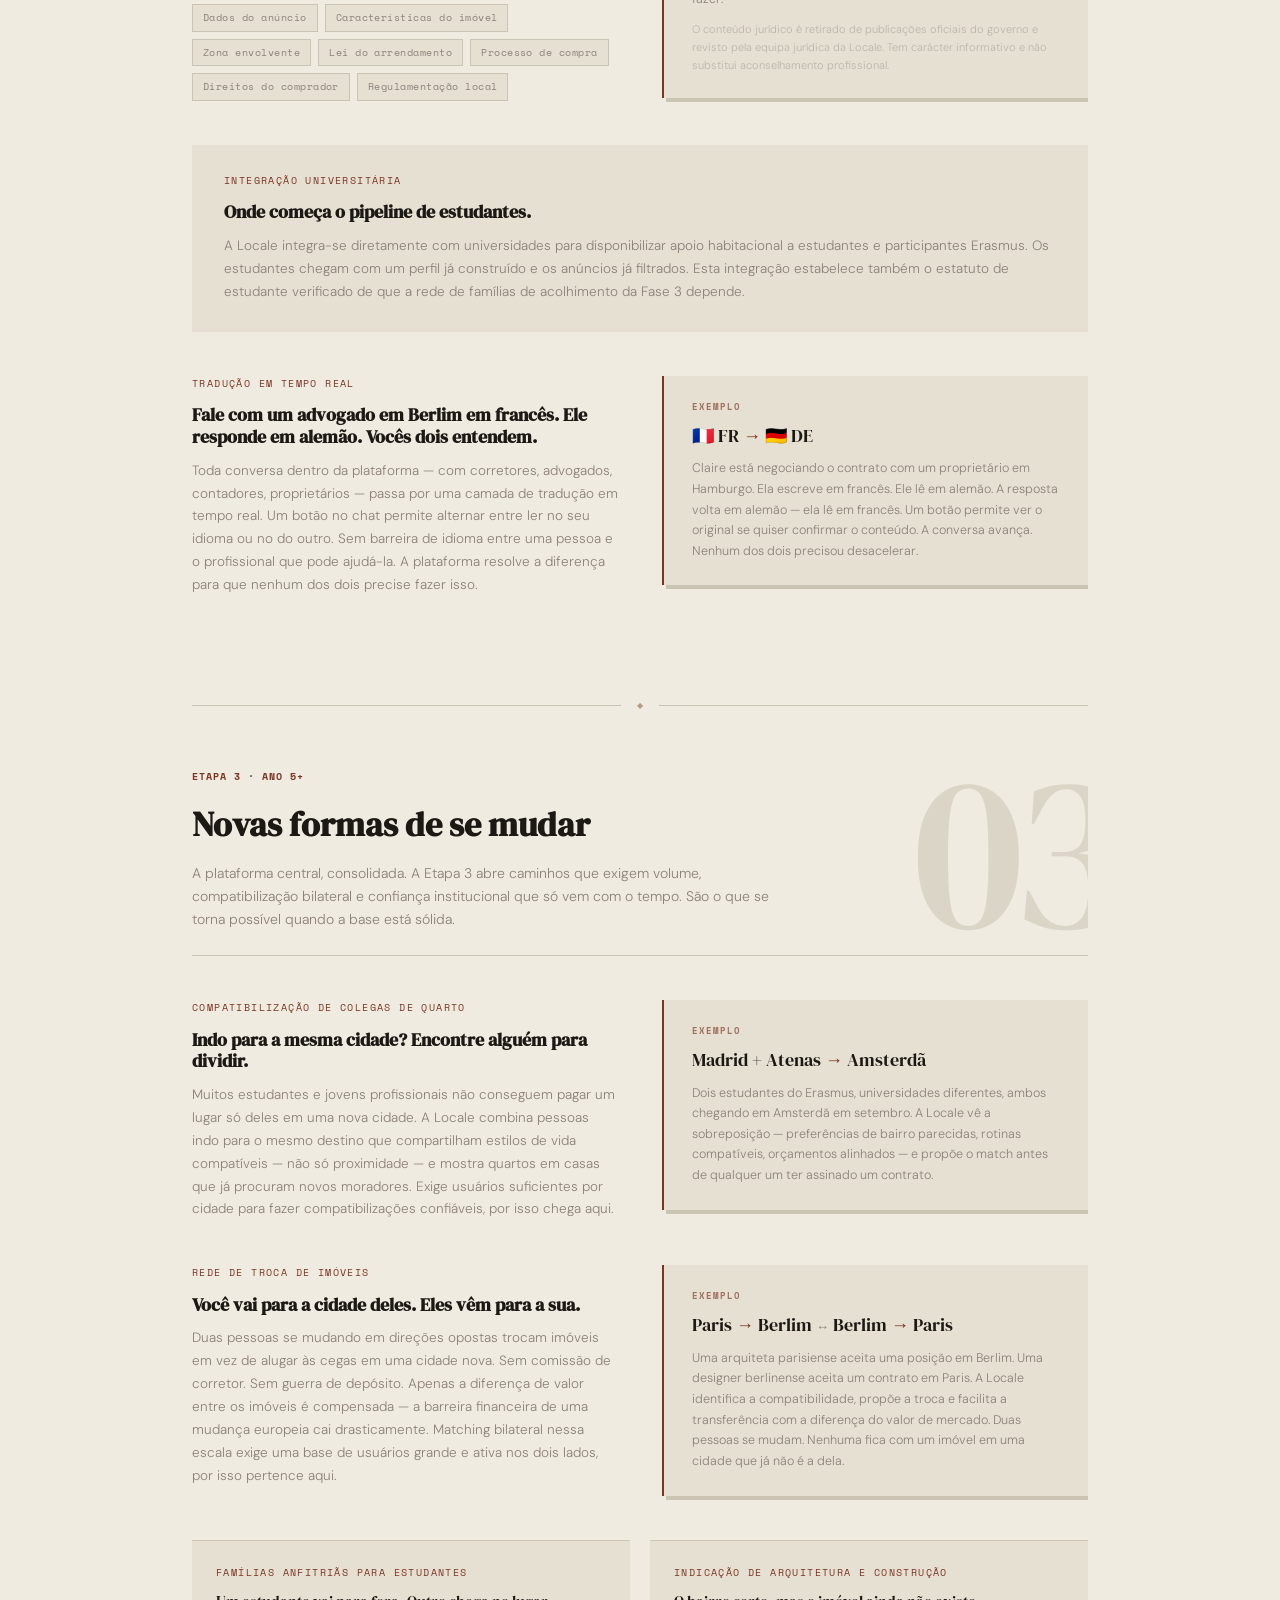
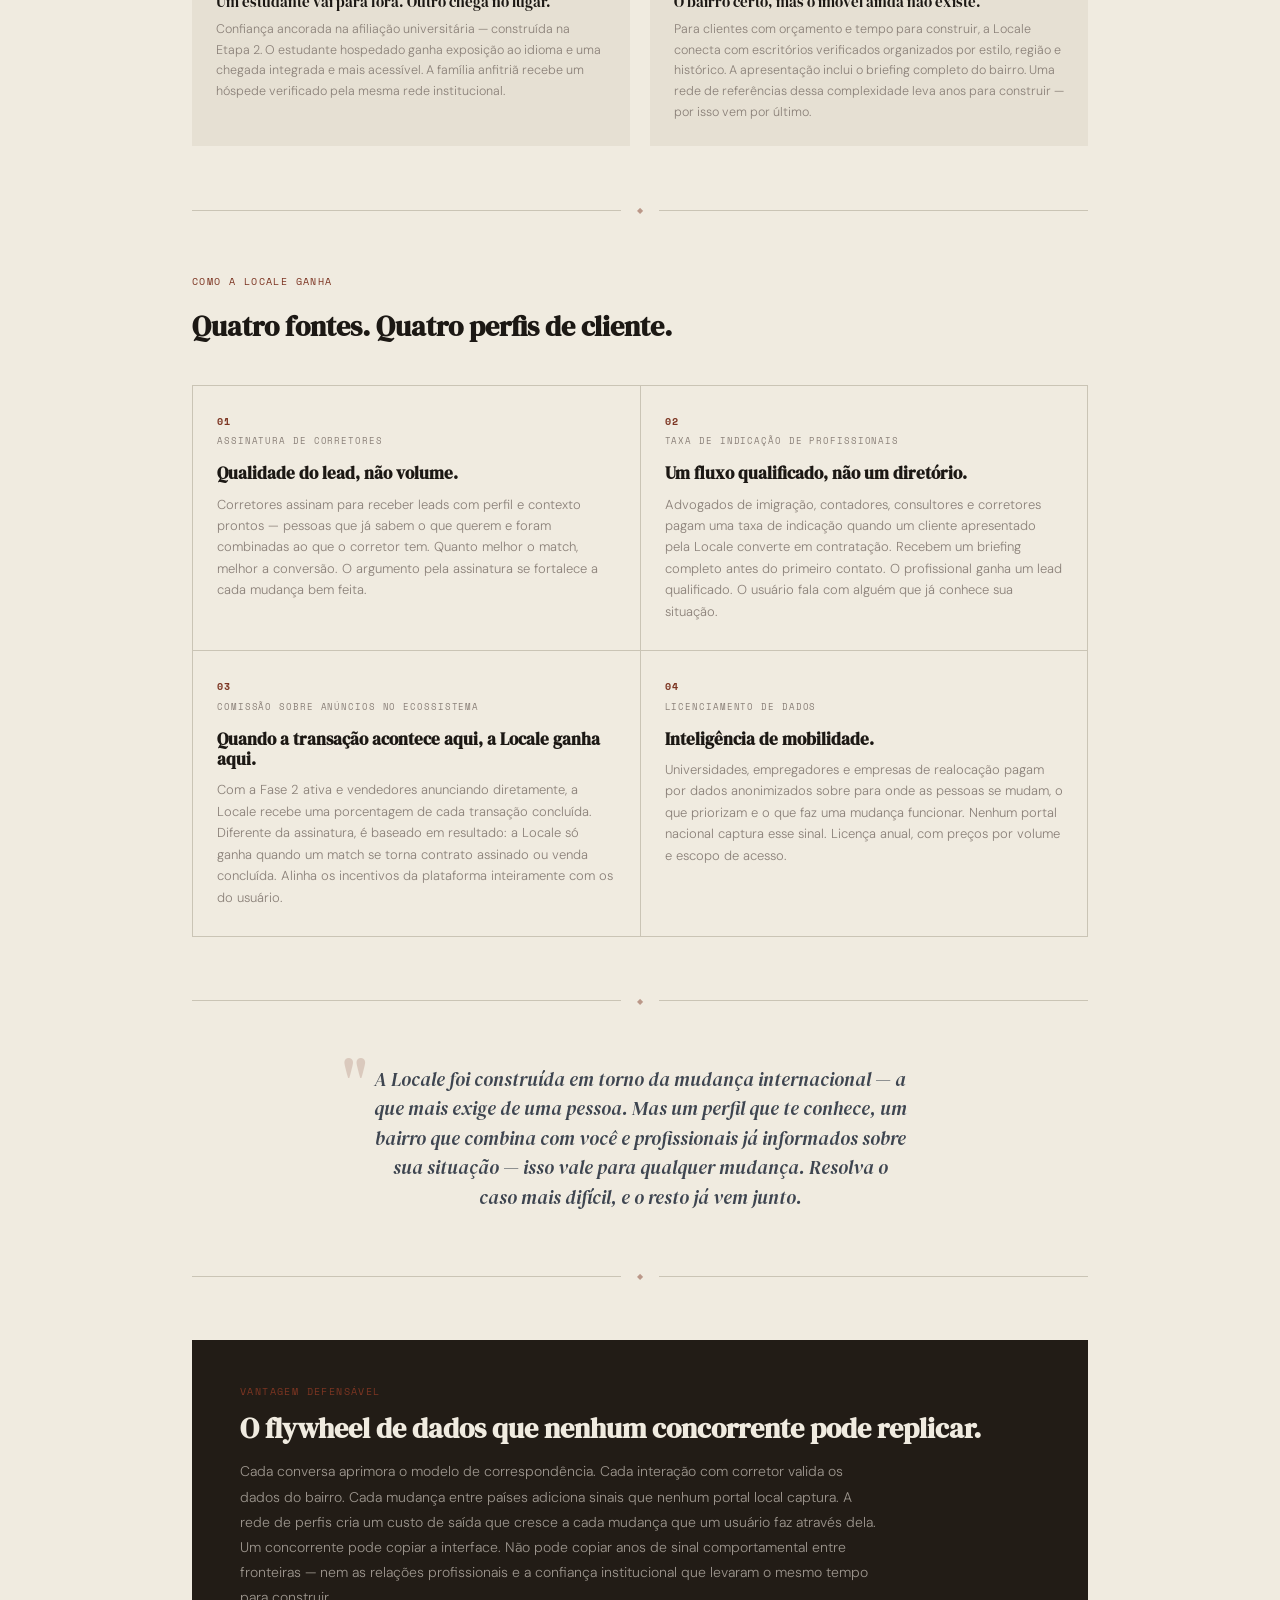
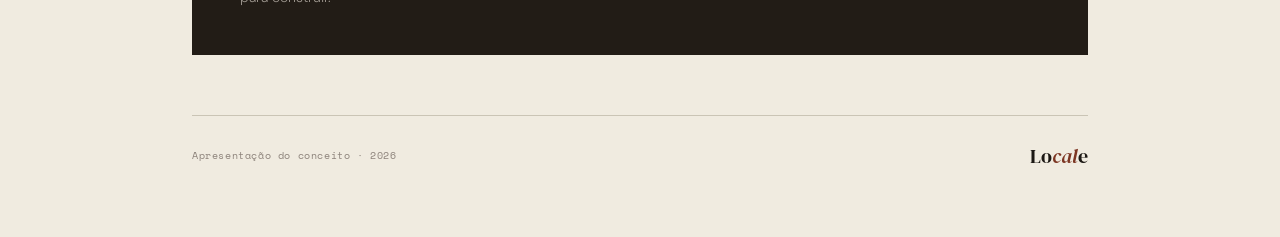
==== commit d76a4cac: "Update pt.html" ====
--- a/pt.html
+++ b/pt.html
@@ -444,7 +444,7 @@
 
 <!-- ═══ FOOTER ═══ -->
 <footer>
-  <p>Apresentação do conceito · Confidencial · 2026</p>
+  <p>Apresentação do conceito · 2026</p>
   <div class="footer-wordmark">Lo<span>cal</span>e</div>
 </footer>
 
